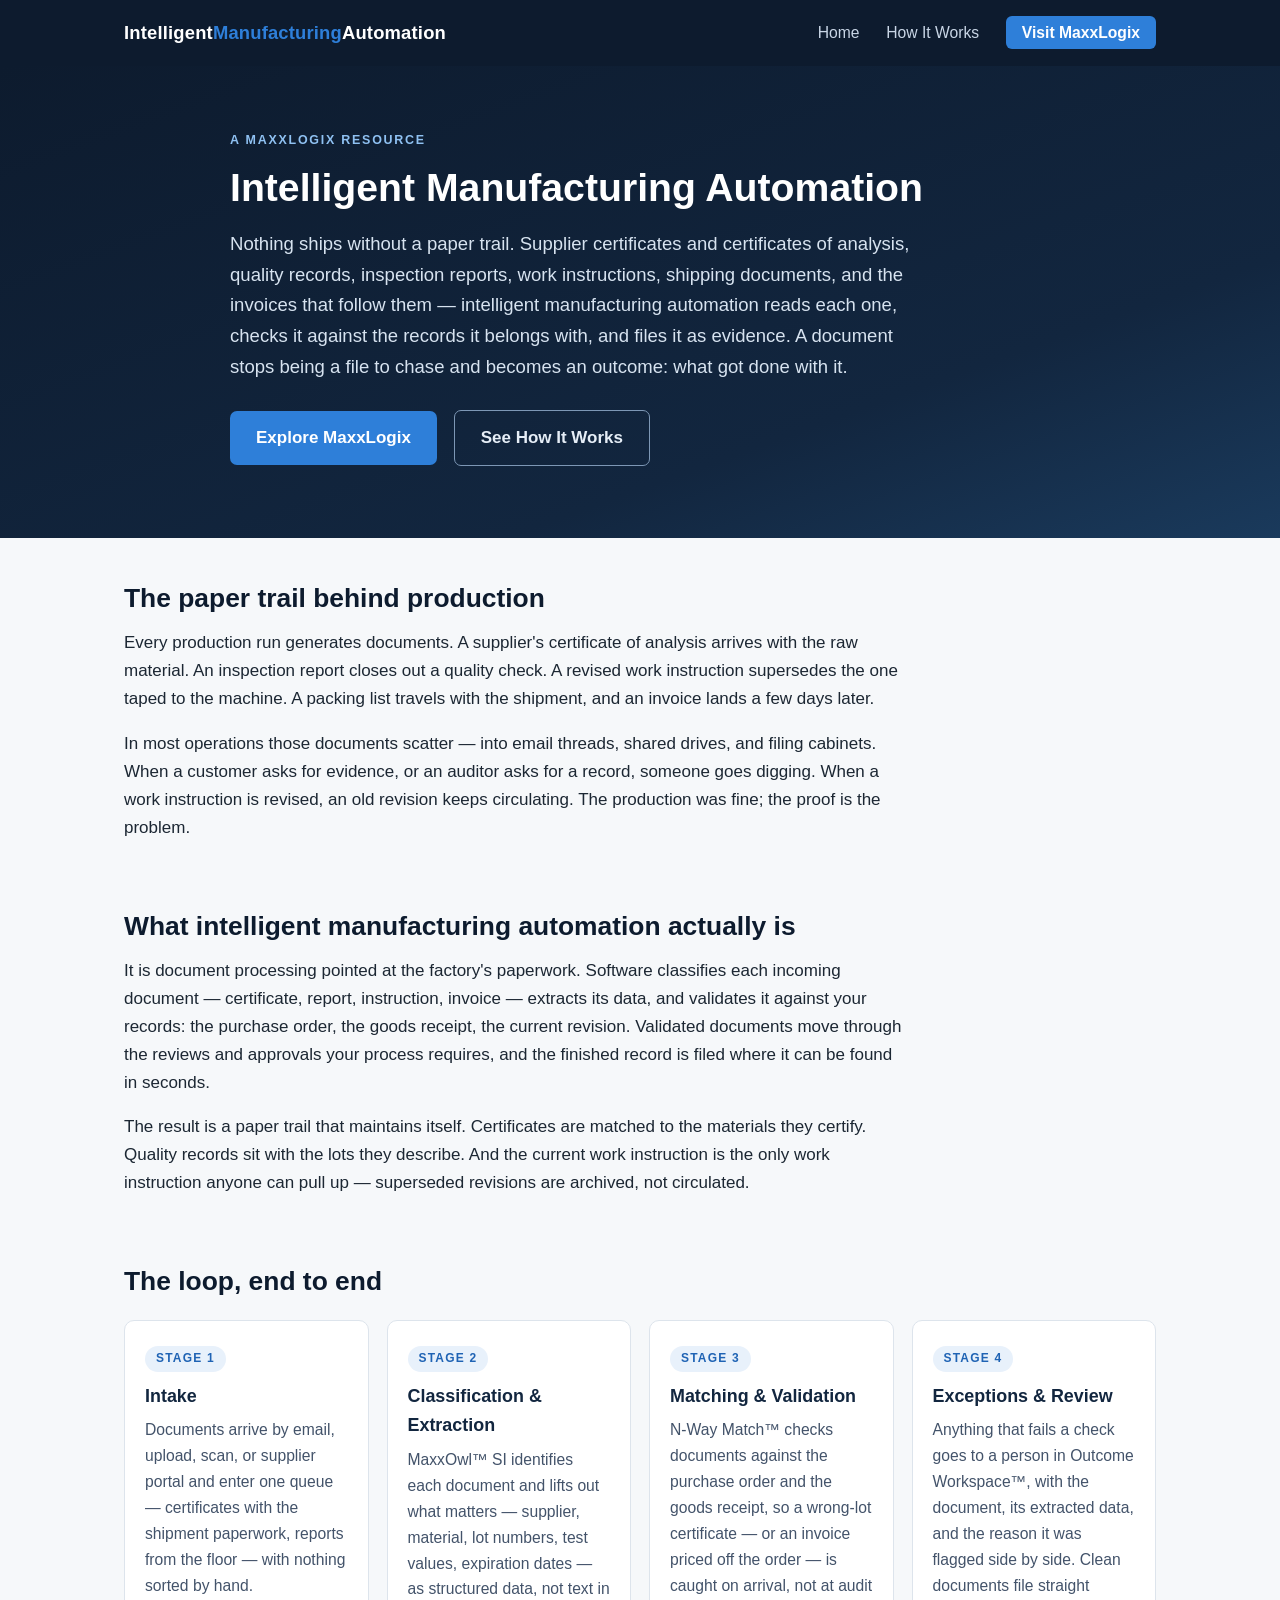
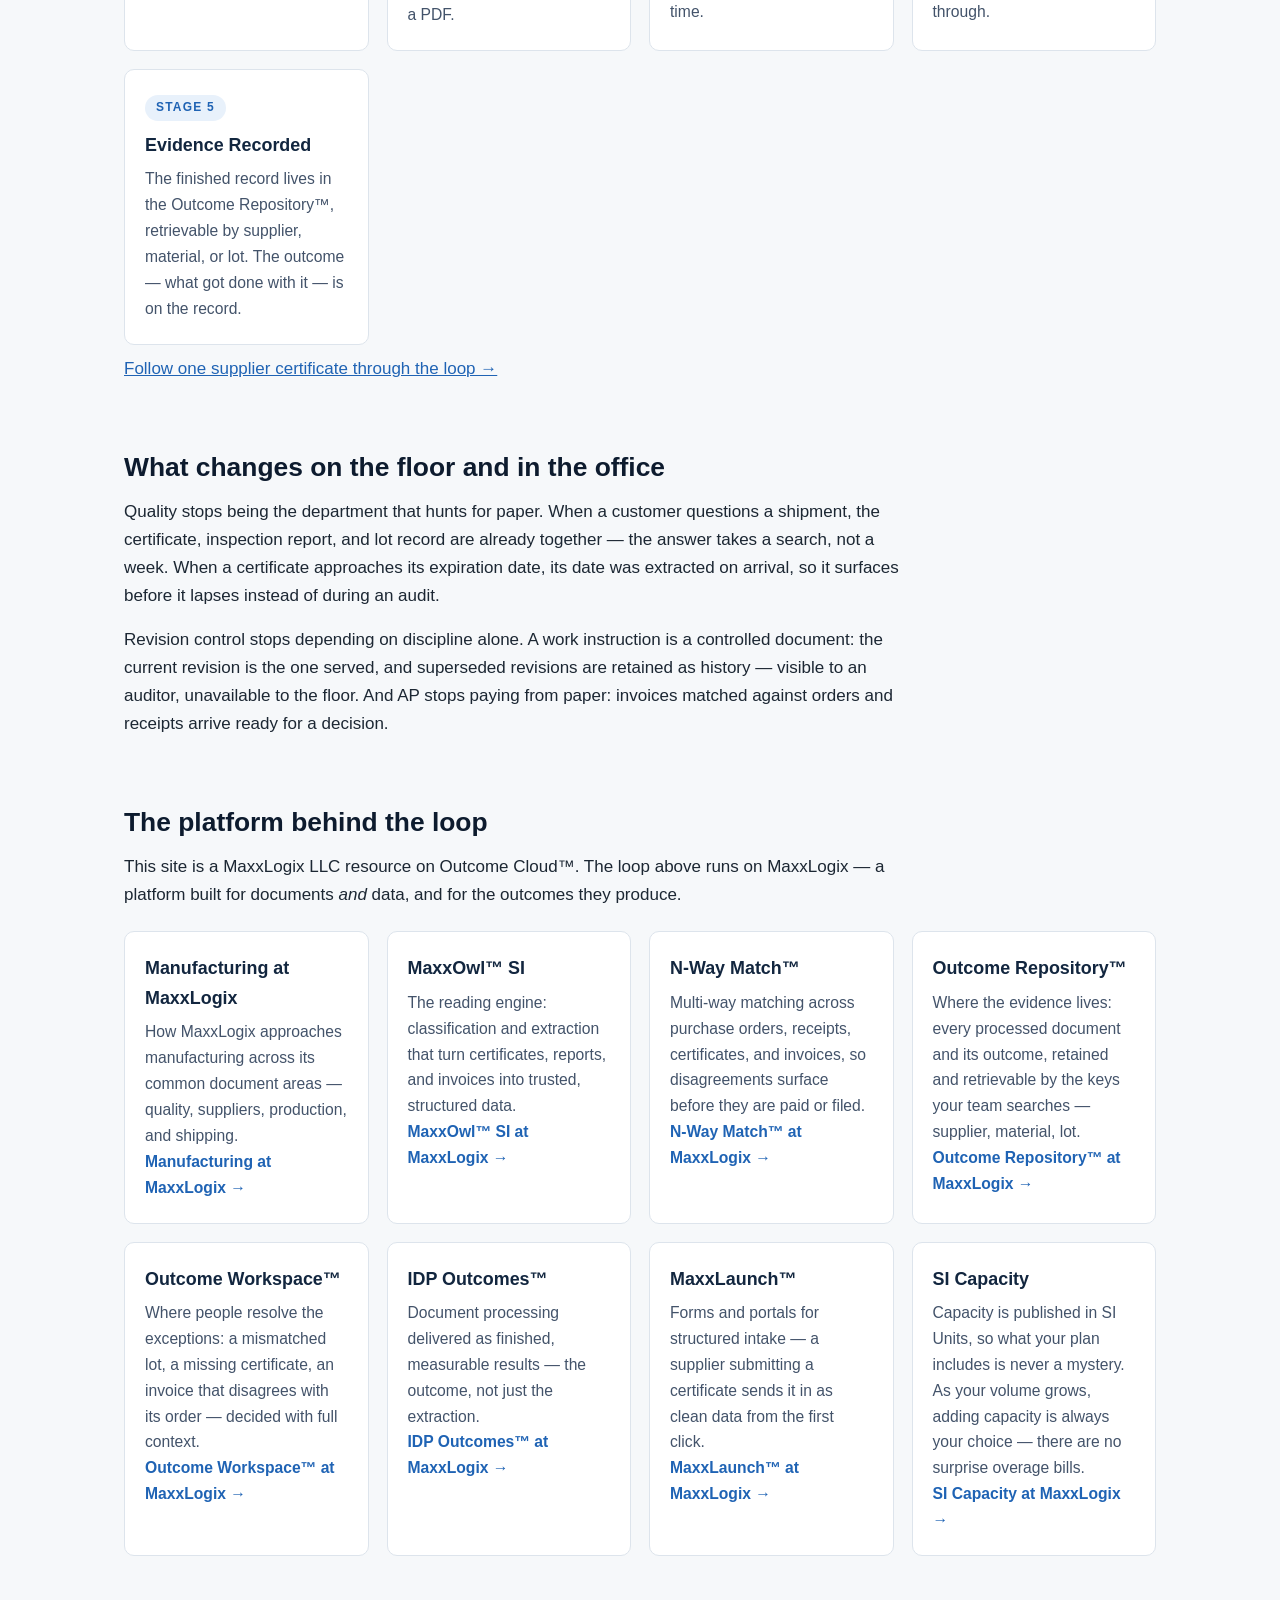
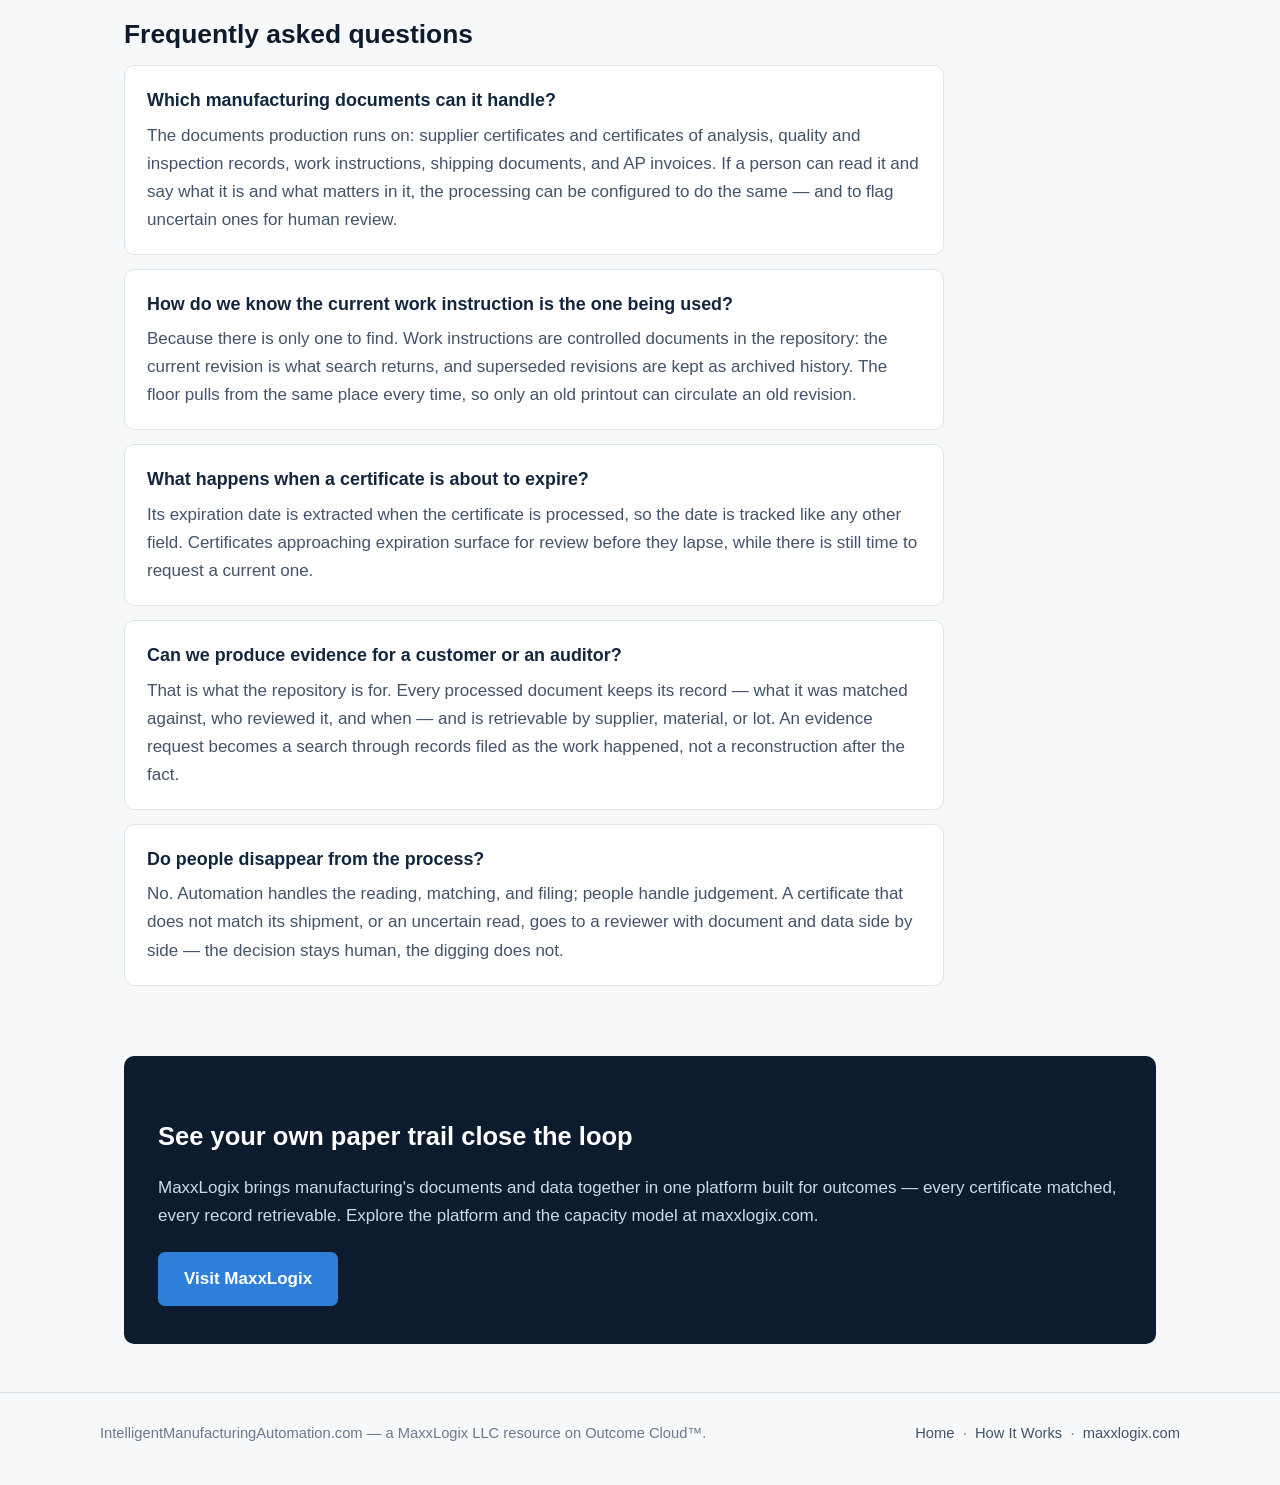
==== index.html @ ed8a22ed "Add files via upload" ====
<!DOCTYPE html>
<html lang="en">
<head>
<meta charset="UTF-8">
<meta name="viewport" content="width=device-width, initial-scale=1.0">
<title>Intelligent Manufacturing Automation for Production Documents | Intelligent Manufacturing Automation</title>
<meta name="description" content="Intelligent manufacturing automation reads, matches, and files the documents behind production — supplier certificates, quality records, work instructions — as retrievable evidence on MaxxLogix.">
<link rel="canonical" href="https://intelligentmanufacturingautomation.com/">
<meta property="og:type" content="website">
<meta property="og:site_name" content="Intelligent Manufacturing Automation">
<meta property="og:title" content="Intelligent Manufacturing Automation for Production Documents">
<meta property="og:description" content="Supplier certificates, quality records, inspection reports, and work instructions — read, matched, and recorded as evidence. How manufacturing document automation runs on MaxxLogix.">
<meta property="og:url" content="https://intelligentmanufacturingautomation.com/">
<meta name="twitter:card" content="summary">
<link rel="stylesheet" href="style.css">
</head>
<body>

<header class="site-header">
  <div class="header-inner">
    <a class="wordmark" href="index.html">Intelligent<span>Manufacturing</span>Automation</a>
    <nav class="main-nav">
      <a href="index.html">Home</a>
      <a href="how-it-works.html">How It Works</a>
      <a class="nav-cta" href="https://maxxlogix.com">Visit MaxxLogix</a>
    </nav>
  </div>
</header>

<div class="hero">
  <div class="hero-inner">
    <p class="eyebrow">A MaxxLogix Resource</p>
    <h1>Intelligent Manufacturing Automation</h1>
    <p class="lede">Nothing ships without a paper trail. Supplier certificates and certificates of analysis, quality records, inspection reports, work instructions, shipping documents, and the invoices that follow them — intelligent manufacturing automation reads each one, checks it against the records it belongs with, and files it as evidence. A document stops being a file to chase and becomes an outcome: what got done with it.</p>    <a class="btn" href="https://maxxlogix.com">Explore MaxxLogix</a>
    <a class="btn ghost" href="how-it-works.html">See How It Works</a>
  </div>
</div>

<main>

  <section>
    <h2>The paper trail behind production</h2>
    <p>Every production run generates documents. A supplier's certificate of analysis arrives with the raw material. An inspection report closes out a quality check. A revised work instruction supersedes the one taped to the machine. A packing list travels with the shipment, and an invoice lands a few days later.</p>
    <p>In most operations those documents scatter — into email threads, shared drives, and filing cabinets. When a customer asks for evidence, or an auditor asks for a record, someone goes digging. When a work instruction is revised, an old revision keeps circulating. The production was fine; the proof is the problem.</p>
  </section>

  <section>
    <h2>What intelligent manufacturing automation actually is</h2>
    <p>It is document processing pointed at the factory's paperwork. Software classifies each incoming document — certificate, report, instruction, invoice — extracts its data, and validates it against your records: the purchase order, the goods receipt, the current revision. Validated documents move through the reviews and approvals your process requires, and the finished record is filed where it can be found in seconds.</p>
    <p>The result is a paper trail that maintains itself. Certificates are matched to the materials they certify. Quality records sit with the lots they describe. And the current work instruction is the only work instruction anyone can pull up — superseded revisions are archived, not circulated.</p>
  </section>

  <section>
    <h2>The loop, end to end</h2>
    <div class="grid">
      <div class="card">
        <span class="step">Stage 1</span>
        <h3>Intake</h3>
        <p>Documents arrive by email, upload, scan, or supplier portal and enter one queue — certificates with the shipment paperwork, reports from the floor — with nothing sorted by hand.</p>
      </div>
      <div class="card">
        <span class="step">Stage 2</span>
        <h3>Classification &amp; Extraction</h3>
        <p>MaxxOwl&trade; SI identifies each document and lifts out what matters — supplier, material, lot numbers, test values, expiration dates — as structured data, not text in a PDF.</p>
      </div>
      <div class="card">
        <span class="step">Stage 3</span>
        <h3>Matching &amp; Validation</h3>
        <p>N-Way Match&trade; checks documents against the purchase order and the goods receipt, so a wrong-lot certificate — or an invoice priced off the order — is caught on arrival, not at audit time.</p>
      </div>
      <div class="card">
        <span class="step">Stage 4</span>
        <h3>Exceptions &amp; Review</h3>
        <p>Anything that fails a check goes to a person in Outcome Workspace&trade;, with the document, its extracted data, and the reason it was flagged side by side. Clean documents file straight through.</p>
      </div>
      <div class="card">
        <span class="step">Stage 5</span>
        <h3>Evidence Recorded</h3>
        <p>The finished record lives in the Outcome Repository&trade;, retrievable by supplier, material, or lot. The outcome — what got done with it — is on the record.</p>
      </div>
    </div>
    <p><a href="how-it-works.html">Follow one supplier certificate through the loop &rarr;</a></p>
  </section>

  <section>
    <h2>What changes on the floor and in the office</h2>
    <p>Quality stops being the department that hunts for paper. When a customer questions a shipment, the certificate, inspection report, and lot record are already together — the answer takes a search, not a week. When a certificate approaches its expiration date, its date was extracted on arrival, so it surfaces before it lapses instead of during an audit.</p>
    <p>Revision control stops depending on discipline alone. A work instruction is a controlled document: the current revision is the one served, and superseded revisions are retained as history — visible to an auditor, unavailable to the floor. And AP stops paying from paper: invoices matched against orders and receipts arrive ready for a decision.</p>
  </section>

  <section>
    <h2>The platform behind the loop</h2>
    <p class="narrow">This site is a MaxxLogix LLC resource on Outcome Cloud&trade;. The loop above runs on MaxxLogix — a platform built for documents <em>and</em> data, and for the outcomes they produce.</p>
    <div class="grid">
      <div class="card">
        <h3>Manufacturing at MaxxLogix</h3>
        <p>How MaxxLogix approaches manufacturing across its common document areas — quality, suppliers, production, and shipping.</p>
        <p><a href="https://maxxlogix.com/verticals/manufacturing/">Manufacturing at MaxxLogix &rarr;</a></p>
      </div>
      <div class="card">
        <h3>MaxxOwl&trade; SI</h3>
        <p>The reading engine: classification and extraction that turn certificates, reports, and invoices into trusted, structured data.</p>
        <p><a href="https://maxxlogix.com/maxxowl-si/">MaxxOwl&trade; SI at MaxxLogix &rarr;</a></p>
      </div>
      <div class="card">
        <h3>N-Way Match&trade;</h3>
        <p>Multi-way matching across purchase orders, receipts, certificates, and invoices, so disagreements surface before they are paid or filed.</p>
        <p><a href="https://maxxlogix.com/outcome-match/">N-Way Match&trade; at MaxxLogix &rarr;</a></p>
      </div>
      <div class="card">
        <h3>Outcome Repository&trade;</h3>
        <p>Where the evidence lives: every processed document and its outcome, retained and retrievable by the keys your team searches — supplier, material, lot.</p>
        <p><a href="https://maxxlogix.com/outcome-repository/">Outcome Repository&trade; at MaxxLogix &rarr;</a></p>
      </div>
      <div class="card">
        <h3>Outcome Workspace&trade;</h3>
        <p>Where people resolve the exceptions: a mismatched lot, a missing certificate, an invoice that disagrees with its order — decided with full context.</p>
        <p><a href="https://maxxlogix.com/outcome-workspace/">Outcome Workspace&trade; at MaxxLogix &rarr;</a></p>
      </div>
      <div class="card">
        <h3>IDP Outcomes&trade;</h3>
        <p>Document processing delivered as finished, measurable results — the outcome, not just the extraction.</p>
        <p><a href="https://maxxlogix.com/idp-outcomes/">IDP Outcomes&trade; at MaxxLogix &rarr;</a></p>
      </div>
      <div class="card">
        <h3>MaxxLaunch&trade;</h3>
        <p>Forms and portals for structured intake — a supplier submitting a certificate sends it in as clean data from the first click.</p>
        <p><a href="https://maxxlogix.com/maxxlaunch/">MaxxLaunch&trade; at MaxxLogix &rarr;</a></p>
      </div>
      <div class="card">
        <h3>SI Capacity</h3>
        <p>Capacity is published in SI Units, so what your plan includes is never a mystery. As your volume grows, adding capacity is always your choice — there are no surprise overage bills.</p>
        <p><a href="https://maxxlogix.com/si-capacity/">SI Capacity at MaxxLogix &rarr;</a></p>
      </div>
    </div>
  </section>

  <section>
    <h2>Frequently asked questions</h2>

    <div class="faq-item">
      <h3>Which manufacturing documents can it handle?</h3>
      <p>The documents production runs on: supplier certificates and certificates of analysis, quality and inspection records, work instructions, shipping documents, and AP invoices. If a person can read it and say what it is and what matters in it, the processing can be configured to do the same — and to flag uncertain ones for human review.</p>
    </div>

    <div class="faq-item">
      <h3>How do we know the current work instruction is the one being used?</h3>
      <p>Because there is only one to find. Work instructions are controlled documents in the repository: the current revision is what search returns, and superseded revisions are kept as archived history. The floor pulls from the same place every time, so only an old printout can circulate an old revision.</p>
    </div>

    <div class="faq-item">
      <h3>What happens when a certificate is about to expire?</h3>
      <p>Its expiration date is extracted when the certificate is processed, so the date is tracked like any other field. Certificates approaching expiration surface for review before they lapse, while there is still time to request a current one.</p>
    </div>

    <div class="faq-item">
      <h3>Can we produce evidence for a customer or an auditor?</h3>
      <p>That is what the repository is for. Every processed document keeps its record — what it was matched against, who reviewed it, and when — and is retrievable by supplier, material, or lot. An evidence request becomes a search through records filed as the work happened, not a reconstruction after the fact.</p>
    </div>

    <div class="faq-item">
      <h3>Do people disappear from the process?</h3>
      <p>No. Automation handles the reading, matching, and filing; people handle judgement. A certificate that does not match its shipment, or an uncertain read, goes to a reviewer with document and data side by side — the decision stays human, the digging does not.</p>
    </div>
  </section>

  <div class="cta-band">
    <h2>See your own paper trail close the loop</h2>
    <p>MaxxLogix brings manufacturing's documents and data together in one platform built for outcomes — every certificate matched, every record retrievable. Explore the platform and the capacity model at maxxlogix.com.</p>
    <a class="btn" href="https://maxxlogix.com">Visit MaxxLogix</a>
  </div>

</main>

<footer class="site-footer">
  <div class="footer-inner">
    <span>IntelligentManufacturingAutomation.com — a MaxxLogix LLC resource on Outcome Cloud&trade;.</span>
    <span><a href="index.html">Home</a> &nbsp;·&nbsp; <a href="how-it-works.html">How It Works</a> &nbsp;·&nbsp; <a href="https://maxxlogix.com">maxxlogix.com</a></span>
  </div>
</footer>

</body>
</html>
---- style.css ----
/* Intelligent Manufacturing Automation — microsite styles
   Palette: deep navy / slate with a single steel-blue accent.
   No external assets. System font stack only. */

:root {
  --navy: #0d1b2e;
  --navy-2: #12263f;
  --slate: #43536a;
  --slate-light: #6b7a8f;
  --ink: #1c2733;
  --bg: #f6f8fa;
  --card: #ffffff;
  --line: #dde4ec;
  --accent: #2e7fd9;
  --accent-dark: #1f63b4;
  --radius: 10px;
}

* { box-sizing: border-box; }

html { scroll-behavior: smooth; }

body {
  margin: 0;
  font-family: -apple-system, BlinkMacSystemFont, "Segoe UI", Roboto,
    "Helvetica Neue", Arial, sans-serif;
  color: var(--ink);
  background: var(--bg);
  line-height: 1.65;
  font-size: 17px;
}

a { color: var(--accent-dark); }
a:hover { color: var(--accent); }

/* ---------- Header ---------- */
.site-header {
  background: var(--navy);
  color: #fff;
}
.header-inner {
  max-width: 1080px;
  margin: 0 auto;
  padding: 18px 24px;
  display: flex;
  flex-wrap: wrap;
  align-items: center;
  justify-content: space-between;
  gap: 12px;
}
.wordmark {
  color: #fff;
  text-decoration: none;
  font-weight: 700;
  font-size: 1.15rem;
  letter-spacing: 0.01em;
}
.wordmark span { color: var(--accent); }
.main-nav a {
  color: #c9d6e6;
  text-decoration: none;
  margin-left: 22px;
  font-size: 0.98rem;
}
.main-nav a:hover { color: #fff; }
.main-nav a.nav-cta {
  background: var(--accent);
  color: #fff;
  padding: 8px 16px;
  border-radius: 6px;
  font-weight: 600;
}
.main-nav a.nav-cta:hover { background: var(--accent-dark); }

/* ---------- Hero ---------- */
.hero {
  background: linear-gradient(160deg, var(--navy) 0%, var(--navy-2) 70%, #1a3a5c 100%);
  color: #fff;
  padding: 64px 24px 72px;
}
.hero-inner { max-width: 820px; margin: 0 auto; }
.hero .eyebrow {
  text-transform: uppercase;
  letter-spacing: 0.14em;
  font-size: 0.78rem;
  font-weight: 700;
  color: #8fc1f2;
  margin: 0 0 14px;
}
.hero h1 {
  font-size: 2.45rem;
  line-height: 1.18;
  margin: 0 0 18px;
  font-weight: 750;
}
.hero p.lede {
  font-size: 1.16rem;
  color: #d7e3f0;
  margin: 0 0 28px;
  max-width: 680px;
}
.btn {
  display: inline-block;
  background: var(--accent);
  color: #fff;
  text-decoration: none;
  font-weight: 600;
  padding: 13px 26px;
  border-radius: 7px;
  margin-right: 12px;
}
.btn:hover { background: var(--accent-dark); color: #fff; }
.btn.ghost {
  background: transparent;
  border: 1px solid #7d97b5;
  color: #e6eef7;
}
.btn.ghost:hover { border-color: #fff; color: #fff; }

/* ---------- Layout ---------- */
main { max-width: 1080px; margin: 0 auto; padding: 0 24px; }
section { padding: 44px 0 8px; }
section h2 {
  font-size: 1.65rem;
  line-height: 1.25;
  color: var(--navy);
  margin: 0 0 14px;
}
section h3 { color: var(--navy-2); margin: 0 0 8px; font-size: 1.12rem; }
section p { max-width: 780px; margin: 0 0 16px; }
.narrow { max-width: 780px; }

/* ---------- Stage / card grids ---------- */
.grid {
  display: grid;
  grid-template-columns: repeat(auto-fit, minmax(230px, 1fr));
  gap: 18px;
  margin: 22px 0 10px;
}
.card {
  background: var(--card);
  border: 1px solid var(--line);
  border-radius: var(--radius);
  padding: 22px 20px;
}
.card .step {
  display: inline-block;
  font-size: 0.75rem;
  font-weight: 700;
  letter-spacing: 0.1em;
  text-transform: uppercase;
  color: var(--accent-dark);
  background: #e8f1fb;
  border-radius: 20px;
  padding: 3px 11px;
  margin-bottom: 10px;
}
.card p { margin: 0; font-size: 0.98rem; color: var(--slate); }
.card h3 { margin-bottom: 6px; }
.card a { font-weight: 600; text-decoration: none; }
.card a:hover { text-decoration: underline; }

/* ---------- Deep-dive stage list (how it works) ---------- */
.stage-list { max-width: 820px; }
.stage-block {
  background: var(--card);
  border: 1px solid var(--line);
  border-left: 4px solid var(--accent);
  border-radius: var(--radius);
  padding: 22px 24px;
  margin-bottom: 16px;
}
.stage-block p { margin: 0 0 10px; }
.stage-block p:last-child { margin-bottom: 0; }

/* ---------- FAQ ---------- */
.faq-item {
  background: var(--card);
  border: 1px solid var(--line);
  border-radius: var(--radius);
  padding: 20px 22px;
  margin-bottom: 14px;
  max-width: 820px;
}
.faq-item h3 { margin-bottom: 6px; }
.faq-item p { margin: 0; color: var(--slate); }

/* ---------- CTA band ---------- */
.cta-band {
  background: var(--navy);
  color: #fff;
  border-radius: var(--radius);
  padding: 38px 34px;
  margin: 48px 0;
  text-align: left;
}
.cta-band h2 { color: #fff; margin-bottom: 10px; }
.cta-band p { color: #ccd9e8; margin-bottom: 22px; }

/* ---------- Footer ---------- */
.site-footer {
  border-top: 1px solid var(--line);
  margin-top: 24px;
  padding: 28px 24px 40px;
  color: var(--slate-light);
  font-size: 0.92rem;
}
.footer-inner {
  max-width: 1080px;
  margin: 0 auto;
  display: flex;
  flex-wrap: wrap;
  gap: 10px 28px;
  justify-content: space-between;
}
.site-footer a { color: var(--slate); text-decoration: none; }
.site-footer a:hover { text-decoration: underline; }

/* ---------- Breadcrumb (subpage) ---------- */
.crumb { padding: 22px 0 0; font-size: 0.92rem; color: var(--slate-light); }
.crumb a { text-decoration: none; }
.crumb a:hover { text-decoration: underline; }
.page-head { padding-top: 18px; }
.page-head h1 { font-size: 2.05rem; color: var(--navy); line-height: 1.22; margin: 0 0 12px; }
.page-head p.lede { font-size: 1.1rem; color: var(--slate); max-width: 760px; }

/* ---------- Responsive ---------- */
@media (max-width: 640px) {
  body { font-size: 16px; }
  .hero { padding: 44px 20px 52px; }
  .hero h1 { font-size: 1.85rem; }
  .page-head h1 { font-size: 1.6rem; }
  section h2 { font-size: 1.4rem; }
  .main-nav a { margin-left: 14px; }
  .btn { display: block; text-align: center; margin: 0 0 10px; }
  .cta-band { padding: 28px 22px; }
}
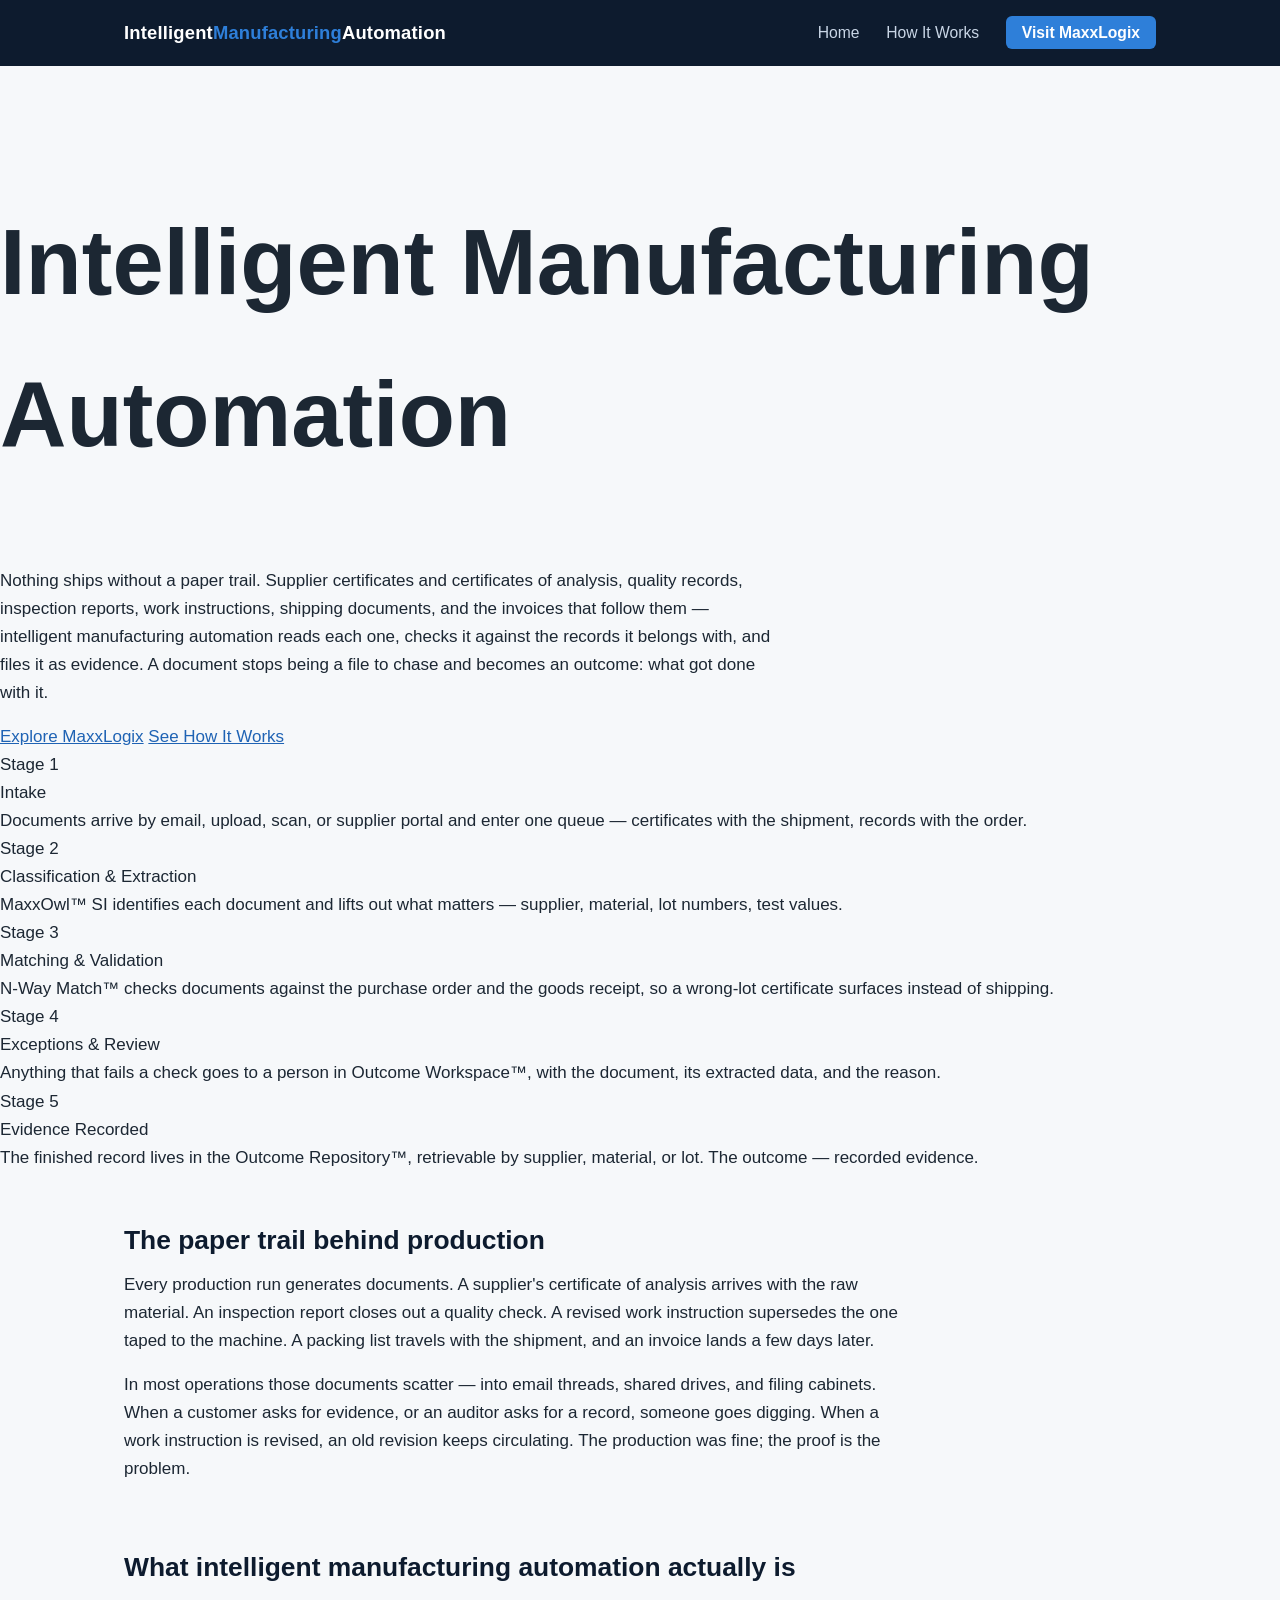
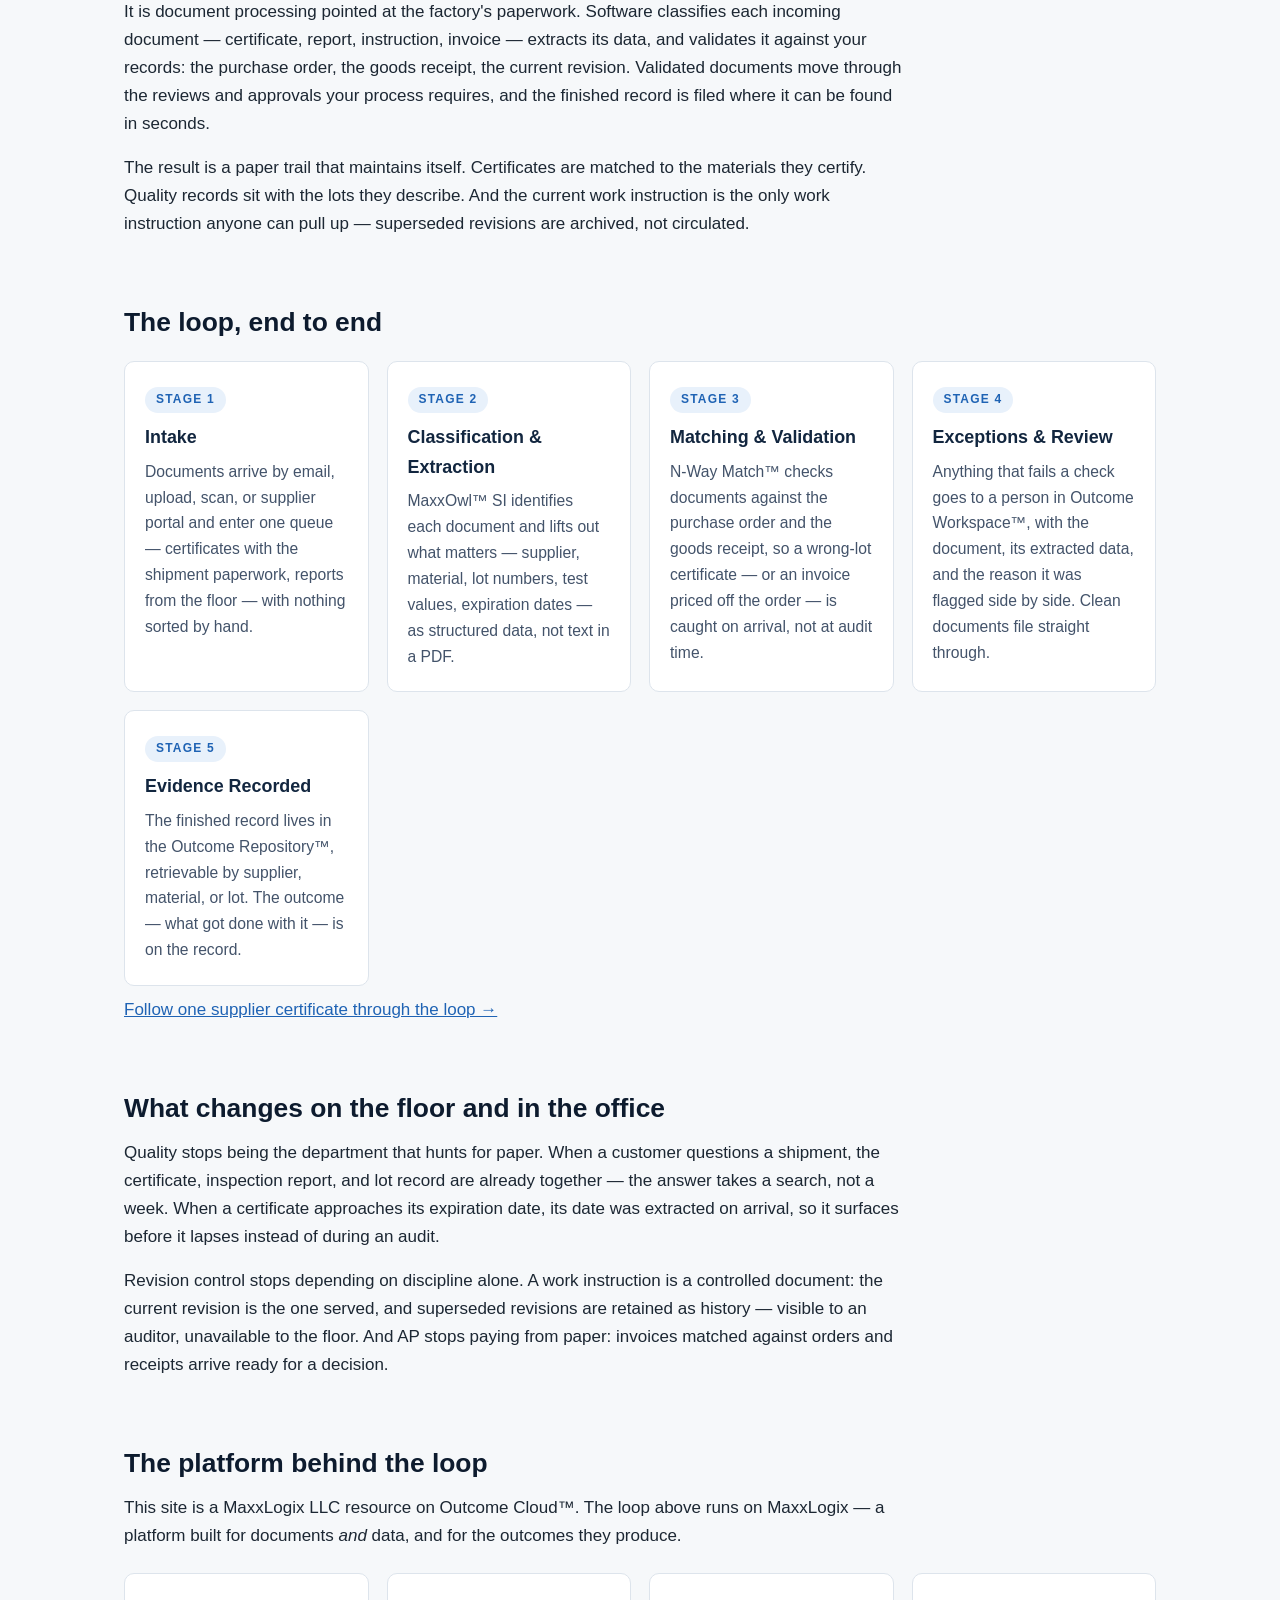
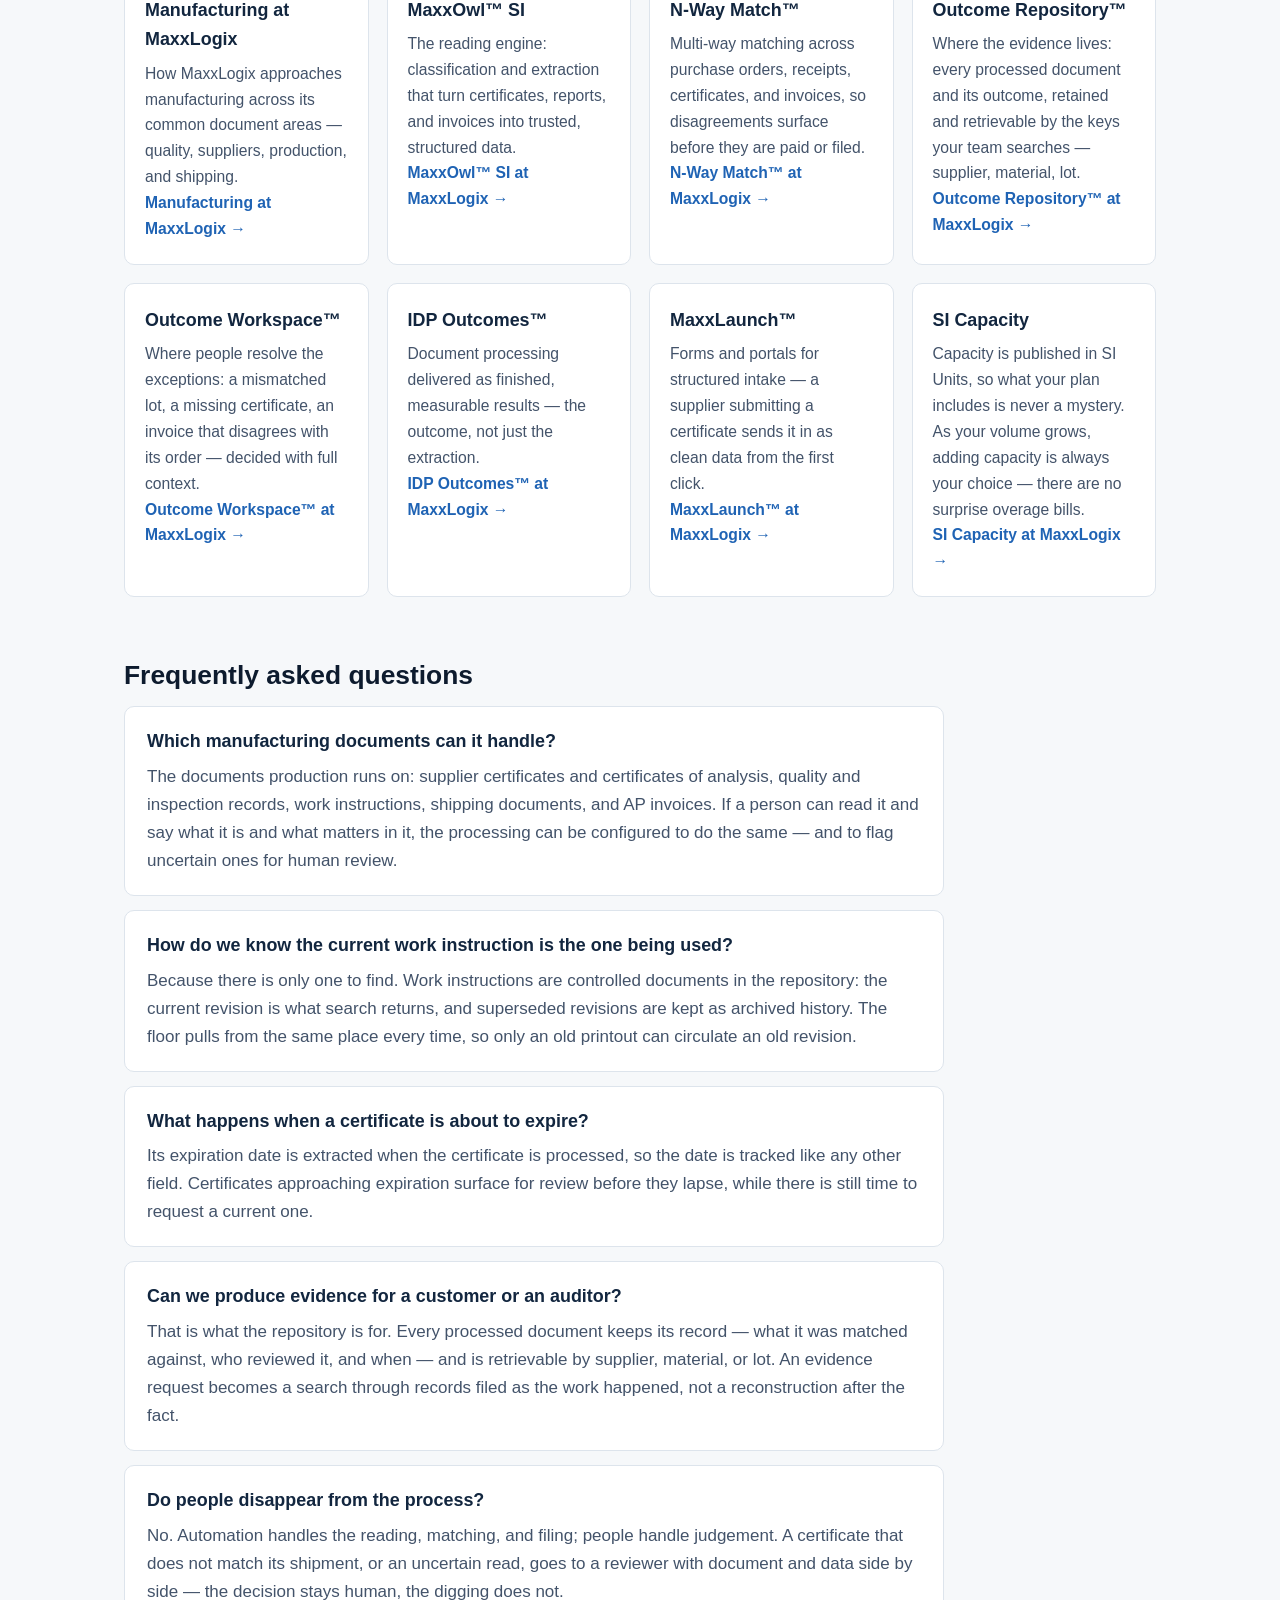
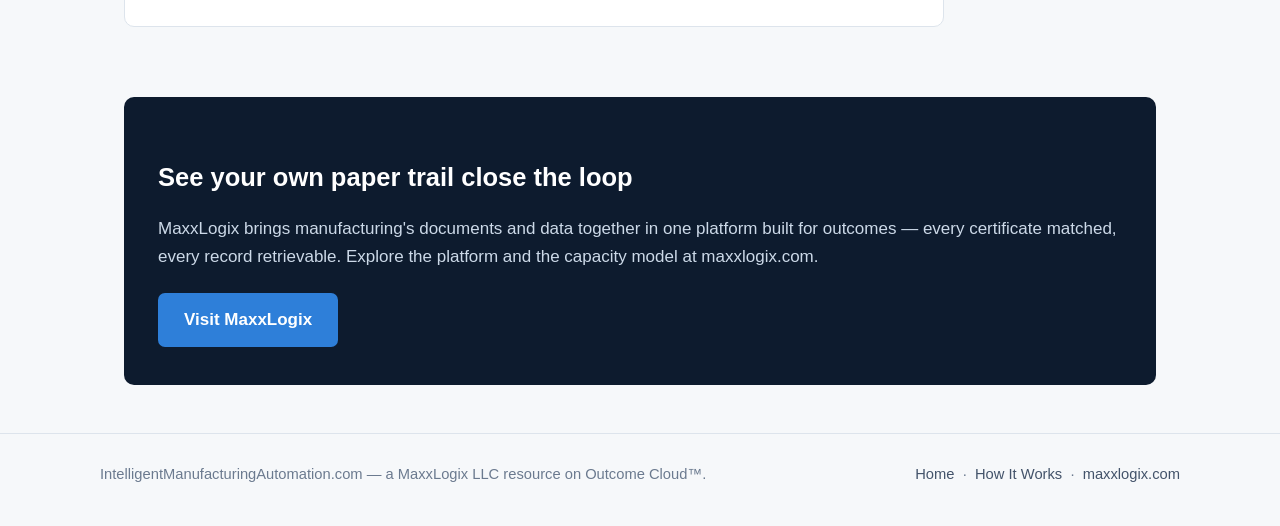
==== commit 218854ab: "Hero refresh: bold hero redesign (approved 2026-11-17)" ====
--- a/index.html
+++ b/index.html
@@ -27,14 +27,27 @@
   </div>
 </header>
 
-<div class="hero">
-  <div class="hero-inner">
-    <p class="eyebrow">A MaxxLogix Resource</p>
-    <h1>Intelligent Manufacturing Automation</h1>
-    <p class="lede">Nothing ships without a paper trail. Supplier certificates and certificates of analysis, quality records, inspection reports, work instructions, shipping documents, and the invoices that follow them — intelligent manufacturing automation reads each one, checks it against the records it belongs with, and files it as evidence. A document stops being a file to chase and becomes an outcome: what got done with it.</p>    <a class="btn" href="https://maxxlogix.com">Explore MaxxLogix</a>
-    <a class="btn ghost" href="how-it-works.html">See How It Works</a>
+<section class="bh">
+  <div class="bh-wrap">
+    <div class="bh-grid">
+      <div>
+        <h1 class="bh-h1" style="font-size:92px">Intelligent <span class="bh-a">Manufacturing</span> Automation</h1>
+        <p class="bh-lede">Nothing ships without a paper trail. Supplier certificates and certificates of analysis, quality records, inspection reports, work instructions, shipping documents, and the invoices that follow them — intelligent manufacturing automation reads each one, checks it against the records it belongs with, and files it as evidence. A document stops being a file to chase and becomes an outcome: what got done with it.</p>
+        <div class="bh-actions">
+          <a class="bh-btn" href="https://maxxlogix.com">Explore MaxxLogix</a>
+          <a class="bh-link2" href="how-it-works.html">See How It Works</a>
+        </div>
+      </div>
+      <div class="bh-path" aria-label="The path, end to end">
+        <div class="bh-stage bh-s1"><div class="bh-n">Stage 1</div><div class="bh-t">Intake</div><div class="bh-d">Documents arrive by email, upload, scan, or supplier portal and enter one queue — certificates with the shipment, records with the order.</div></div>
+        <div class="bh-stage bh-s2"><div class="bh-n">Stage 2</div><div class="bh-t">Classification &amp; Extraction</div><div class="bh-d">MaxxOwl&trade; SI identifies each document and lifts out what matters — supplier, material, lot numbers, test values.</div></div>
+        <div class="bh-stage bh-s3"><div class="bh-n">Stage 3</div><div class="bh-t">Matching &amp; Validation</div><div class="bh-d">N-Way Match&trade; checks documents against the purchase order and the goods receipt, so a wrong-lot certificate surfaces instead of shipping.</div></div>
+        <div class="bh-stage bh-s4"><div class="bh-n">Stage 4</div><div class="bh-t">Exceptions &amp; Review</div><div class="bh-d">Anything that fails a check goes to a person in Outcome Workspace&trade;, with the document, its extracted data, and the reason.</div></div>
+        <div class="bh-stage bh-s5"><div class="bh-n">Stage 5</div><div class="bh-t">Evidence Recorded</div><div class="bh-d">The finished record lives in the Outcome Repository&trade;, retrievable by supplier, material, or lot. The outcome — recorded evidence.</div></div>
+      </div>
+    </div>
   </div>
-</div>
+</section>
 
 <main>
 
